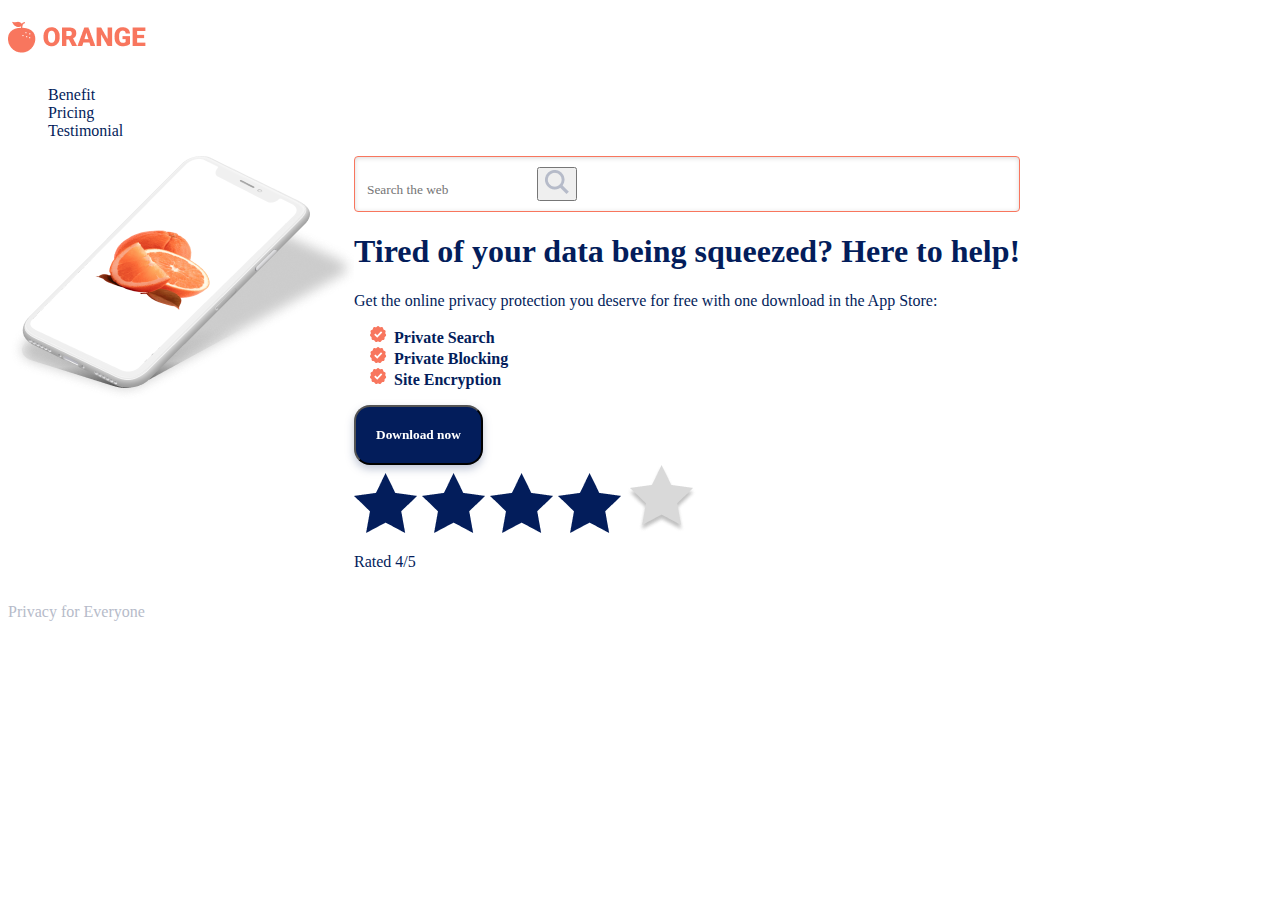
==== orange-search-engine/index.html @ 0d93beeb "Initial upload" ====
<!DOCTYPE html>
<html lang="en">
  <head>
    <meta charset="UTF-8" />
    <meta http-equiv="X-UA-Compatible" content="IE=edge" />
    <meta name="viewport" content="width=device-width, initial-scale=1.0" />
    <title>Orange Search Engine</title>
    <link rel="stylesheet" href="./style.css" type="text/css" />
  </head>
  <body>
    <header>
      <img src="./images/logo.png" alt="logo" />
      <nav>
        <ul class="navbar">
          <li>
            <a href="google.com">Benefit</a>
          </li>
          <li>
            <a href="google.com">Pricing</a>
          </li>
          <li>
            <a href="google.com">Testimonial</a>
          </li>
        </ul>
      </nav>
    </header>
    <main>
      <img src="./images/iPhoneMockupHeader_Phone_.png" alt="" />
      <section>
        <div class="input-container">
          <input type="text" placeholder="Search the web" />
          <button>
            <img src="./images/serch_icon.png" alt="" />
          </button>
        </div>
        <div class="">
          <h1>Tired of your data being squeezed? Here to help!</h1>
          <p>
            Get the online privacy protection you deserve for free with one
            download in the App Store:
          </p>
          <ul class="features">
            <li>Private Search</li>
            <li>Private Blocking</li>
            <li>Site Encryption</li>
          </ul>
          <button class="download-button">Download now</button>
          <div>
            <img src="./images/ratingDark.png" alt="star-dark">
            <img src="./images/ratingDark.png" alt="star-dark">
            <img src="./images/ratingDark.png" alt="star-dark">
            <img src="./images/ratingDark.png" alt="star-dark">
            <img src="./images/ratingLight.png" alt="star-light">
            <p>Rated 4/5</p>
          </div>
        </div>
      </section>
    </main>
    <footer>
      <p>Privacy for Everyone</p>
    </footer>
  </body>
</html>
---- orange-search-engine/style.css ----
* {
  font-family: "Roboto";
  color: #031d5b;
}

nav > ul {
  list-style-type: none;
}
.navbar > li > a {
  text-decoration: none;
}

main {
  display: flex;
}
img {
  height: 100%;
  width: auto;
}

h1 {
  font-size: 32px;
}

input {
  border: none;
}
.input-container {
  border: 1px solid#f8765e;
  padding: 10px;
  border-radius: 4px;
  justify-content: space-between;
  box-shadow: inset 0px 1px 5px rgba(0, 0, 0, 0.152644);
}

.download-button {
  background-color: #031d5b;
  color: white;
  font-weight: bold;
  padding: 20px;
  border-radius: 16px;
  filter: drop-shadow(0px 4px 4px rgba(3, 29, 91, 0.25));
}

.features {
  list-style-image: url("./images/checkBox_phone.svg");
  font-weight: bold;
}

footer > p {
  color: #b6bbc9;
}
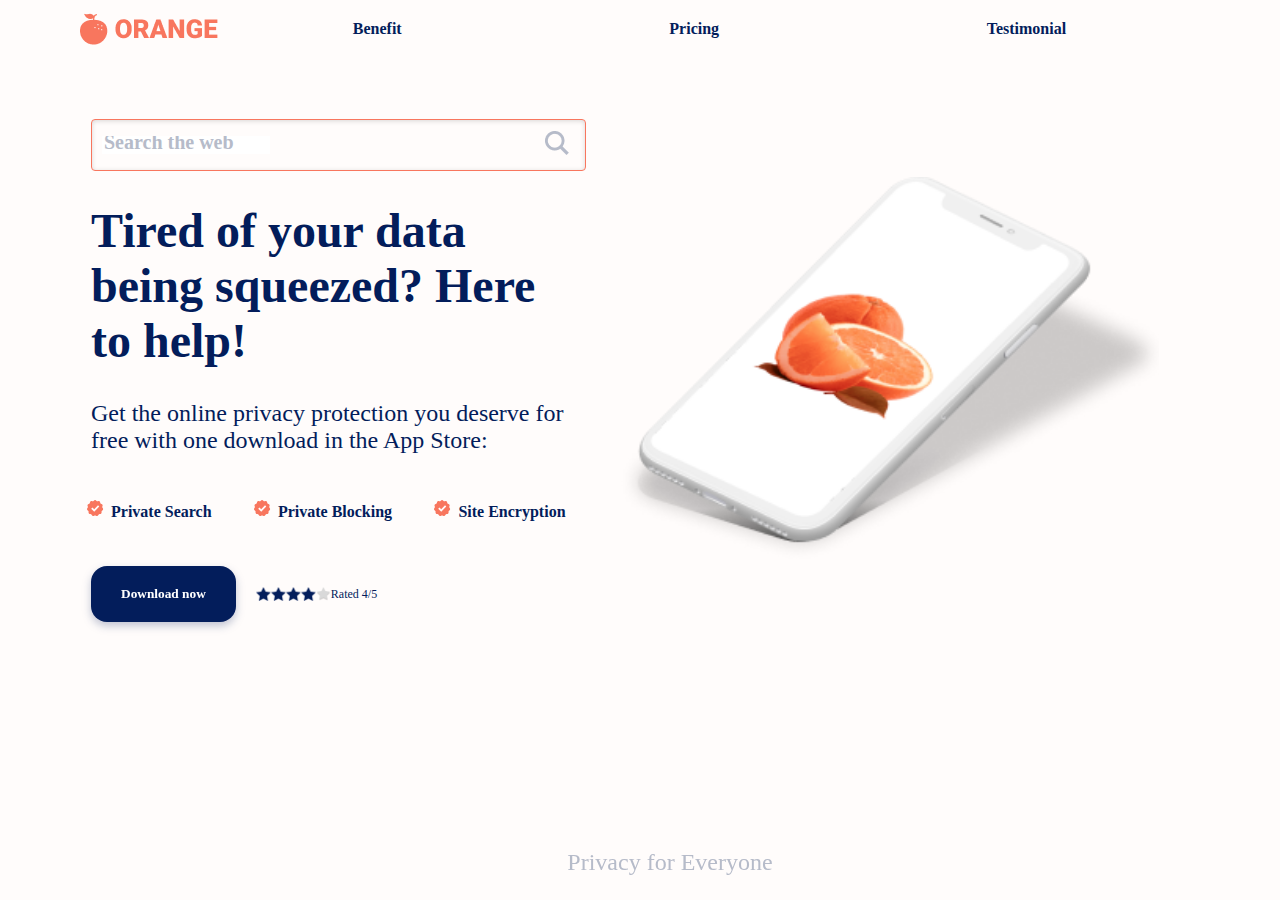
==== commit 14333bfd: "Finish both Recipe Clone and Orange Search Engine" ====
--- a/orange-search-engine/index.html
+++ b/orange-search-engine/index.html
@@ -24,39 +24,51 @@
         </ul>
       </nav>
     </header>
-    <main>
-      <img src="./images/iPhoneMockupHeader_Phone_.png" alt="" />
-      <section>
+    <main class="center">
+      <img
+        src="./images/iPhoneMockupHeader_Phone_.png"
+        alt=""
+        class="hero-image"
+      />
+      <section class="information">
         <div class="input-container">
           <input type="text" placeholder="Search the web" />
-          <button>
+          <button class="input-button">
             <img src="./images/serch_icon.png" alt="" />
           </button>
         </div>
-        <div class="">
+        <div>
           <h1>Tired of your data being squeezed? Here to help!</h1>
-          <p>
+          <p class="information-text">
             Get the online privacy protection you deserve for free with one
             download in the App Store:
           </p>
-          <ul class="features">
-            <li>Private Search</li>
-            <li>Private Blocking</li>
-            <li>Site Encryption</li>
-          </ul>
-          <button class="download-button">Download now</button>
-          <div>
-            <img src="./images/ratingDark.png" alt="star-dark">
-            <img src="./images/ratingDark.png" alt="star-dark">
-            <img src="./images/ratingDark.png" alt="star-dark">
-            <img src="./images/ratingDark.png" alt="star-dark">
-            <img src="./images/ratingLight.png" alt="star-light">
-            <p>Rated 4/5</p>
+            <div class="features">
+              <ul>
+                <li>Private Search</li>
+                <li>Private Blocking</li>
+                <li>Site Encryption</li>
+              </ul>
+          </div>
+          <div class="rating-section">
+            <div class="center">
+              <button class="download-button">Download now</button>
+            </div>
+            <div class="rating">
+              <div class="center">
+                <img src="./images/ratingDark.png" alt="star-dark" />
+                <img src="./images/ratingDark.png" alt="star-dark" />
+                <img src="./images/ratingDark.png" alt="star-dark" />
+                <img src="./images/ratingDark.png" alt="star-dark" />
+                <img src="./images/ratingLight.png" alt="star-light" />
+                <p>Rated 4/5</p>
+              </div>
+            </div>
           </div>
         </div>
       </section>
     </main>
-    <footer>
+    <footer class="center">
       <p>Privacy for Everyone</p>
     </footer>
   </body>
--- a/orange-search-engine/style.css
+++ b/orange-search-engine/style.css
@@ -1,10 +1,35 @@
+:root {
+  --main-color: #031d5b;
+  --secondary-color: #f8765e;
+  --tertiary-color: #b6bbc9;
+}
+
 * {
   font-family: "Roboto";
-  color: #031d5b;
+  color: var(--main-color);
+}
+body {
+  margin: 0 30px;
+  background: #fffcfb;
+}
+
+header {
+  display: flex;
+  justify-content: center;
+  align-items: center;
+  flex-direction: column;
+}
+
+nav {
+  width: 100%;
 }
 
 nav > ul {
   list-style-type: none;
+  display: flex;
+  justify-content: space-around;
+  padding: 0;
+  font-weight: bold;
 }
 .navbar > li > a {
   text-decoration: none;
@@ -12,41 +37,146 @@
 
 main {
   display: flex;
+  flex-direction: column;
 }
+
+.center {
+  display: flex;
+  align-items: center;
+  justify-content: center;
+}
+
 img {
   height: 100%;
   width: auto;
 }
+.hero-image {
+  width: 100%;
+  max-width: 623px;
+  margin: 30px;
+}
 
 h1 {
   font-size: 32px;
+  text-align: center;
+  font-family: "Encode Sans";
 }
 
 input {
   border: none;
 }
+.information {
+  max-width: 592px;
+}
+
+input::placeholder {
+  color: var(--tertiary-color);
+  font-size: 20px;
+  font-weight: bold;
+}
+
 .input-container {
-  border: 1px solid#f8765e;
+  display: flex;
+  align-items: center;
+  border: 1px solid var(--secondary-color);
   padding: 10px;
   border-radius: 4px;
   justify-content: space-between;
   box-shadow: inset 0px 1px 5px rgba(0, 0, 0, 0.152644);
 }
 
+.input-button {
+  background: none;
+  border: none;
+}
+
+.information-text {
+  text-align: center;
+  margin: 0 50px;
+}
+
 .download-button {
   background-color: #031d5b;
+  border: none;
   color: white;
   font-weight: bold;
-  padding: 20px;
+  padding: 20px 30px;
   border-radius: 16px;
   filter: drop-shadow(0px 4px 4px rgba(3, 29, 91, 0.25));
 }
 
 .features {
+  display: flex;
+  justify-content: center;
+}
+.features li {
+  font-family: "Encode Sans";
+}
+
+.features > ul {
   list-style-image: url("./images/checkBox_phone.svg");
   font-weight: bold;
+  line-height: 1.8;
 }
 
+.rating img {
+  width: 15px;
+}
+
+.rating p {
+  font-size: 12px;
+}
+footer {
+  bottom: 0;
+  position: fixed;
+  width: 100%;
+}
 footer > p {
   color: #b6bbc9;
 }
+
+@media screen and (min-width: 768px) {
+  header {
+    display: flex;
+    flex-direction: row;
+    justify-content: space-around;
+    margin: 0 50px;
+  }
+  main {
+    flex-direction: row;
+    margin: 5%;
+  }
+  main > .hero-image {
+    order: 1;
+  }
+  h1 {
+    font-size: 48px;
+    text-align: left;
+  }
+  p {
+    text-align: left;
+    font-size: 24px;
+  }
+  .information-text {
+    text-align: left;
+    margin: 0;
+  }
+  .features {
+    flex-direction: column;
+    margin: 30px 0;
+    padding: 0;
+  }
+  .features > ul {
+    line-height: 1;
+    padding: 0 20px;
+    display: flex;
+    justify-content: space-between;
+  }
+  .rating-section {
+    display: flex;
+    align-items: center;
+  }
+  .rating-section > .rating {
+    margin-left: 20px;
+  }
+}
